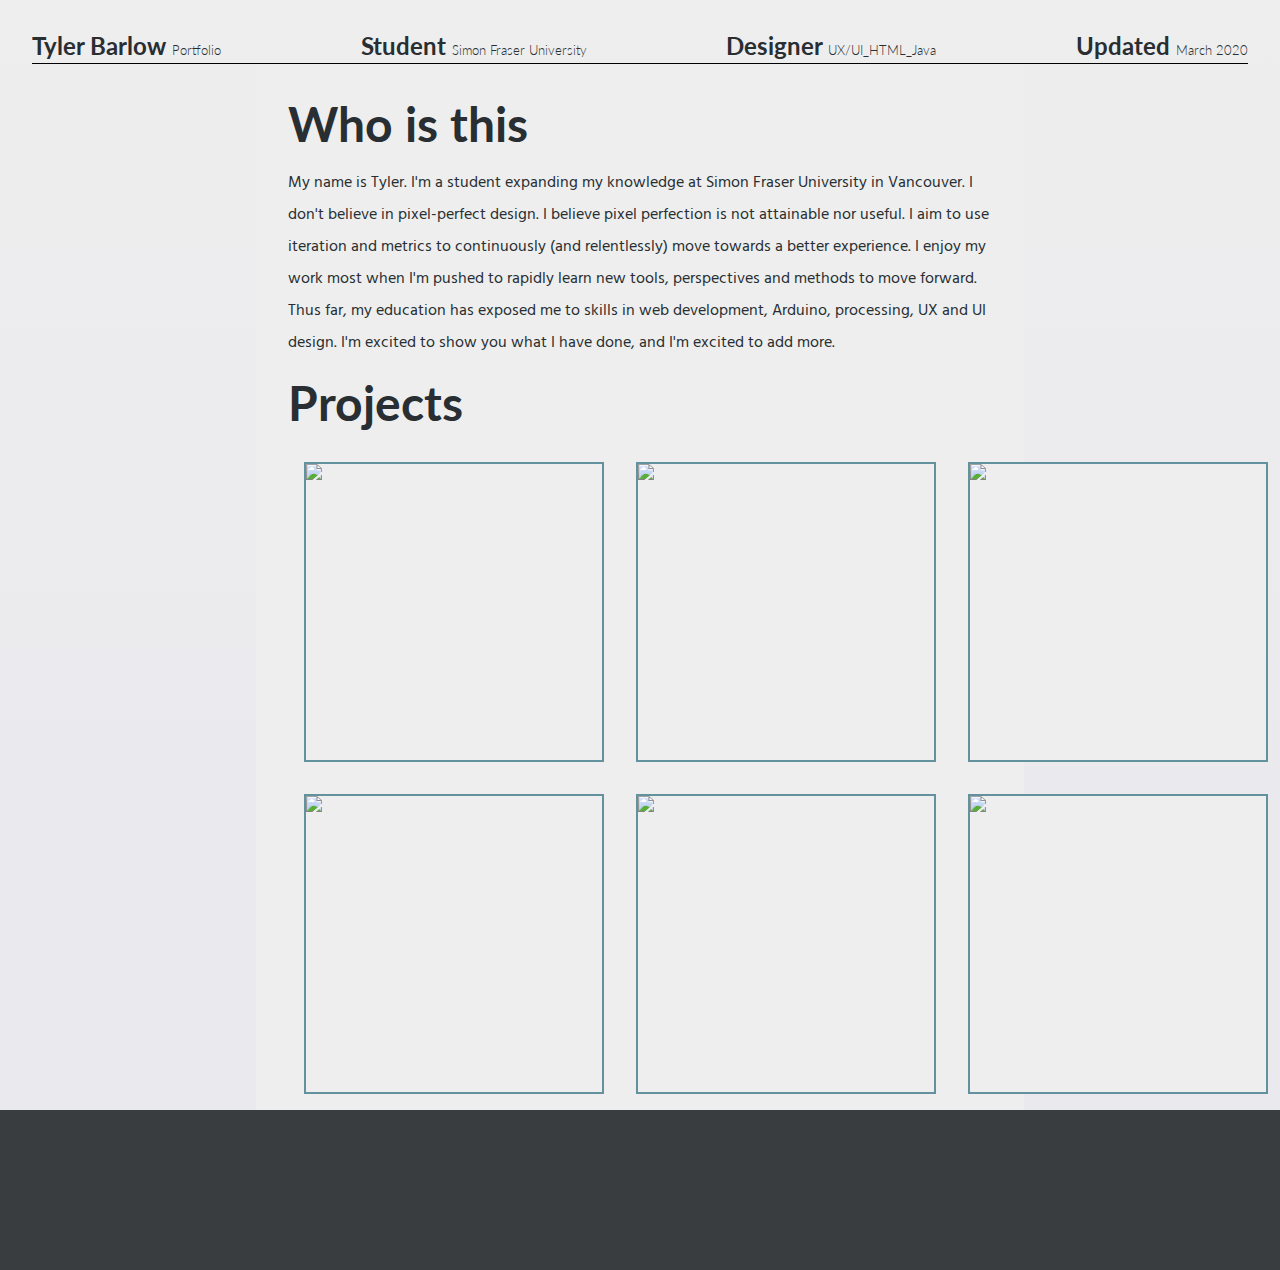
==== index.html @ 3ac958f1 "Initial trying a layout. Header info no nav." ====
<!doctype html>
<html lang="en">

<head>
    <title>Portfolio { Tyler Barlow }</title>

    <link href="https://fonts.googleapis.com/css?family=Hind|Lato:300,700&display=swap" rel="stylesheet">

    <link type=text/css href="css/normalizeV8.css" rel="stylesheet">
    <link href="css/main.css" rel="stylesheet">

    <script src="js/main.js"></script>

</head>

<body>
    <div class="header">
        <div class="top-item">
            <h4>Tyler Barlow <span>Portfolio</span></h4>
            <h4>Student <span>Simon Fraser University</span></h4>
            <h4>Designer <span>UX/UI_HTML_Java</span></h4>
            <h4>Updated <span>March 2020</span></h4>
        </div>
    </div>
    <div class="main-container">
        <div class="about">
            <h1>Who is this</h1>
            <p>My name is Tyler. I'm a student expanding my knowledge at Simon Fraser University in Vancouver. I don't believe in pixel-perfect design. I believe pixel perfection is not attainable nor useful. I aim to use iteration and metrics to continuously (and relentlessly) move towards a better experience. I enjoy my work most when I'm pushed to rapidly learn new tools, perspectives and methods to move forward. Thus far, my education has exposed me to skills in web development, Arduino, processing, UX and UI design. I'm excited to show you what I have done, and I'm excited to add more.</p>
        </div>

        <h1>Projects</h1>
        <div class="projects">
            <div>
                <div class="expandingFrame">
                    <div class="frame" onmouseover="expandFrame(0);" onmouseleave="contractFrame(0);">
                    </div>
                    <div class="frame" onmouseover="expandFrame(0);" onmouseleave="contractFrame(0);">
                    </div>
                    <div class="frame" onmouseover="expandFrame(0);" onmouseleave="contractFrame(0);">
                    </div>
                    <div class="frame" onmouseover="expandFrame(0);" onmouseleave="contractFrame(0);">
                        <img src="https://via.placeholder.com/296">
                    </div>
                </div>
            </div>

            <div>
                <div class="expandingFrame">
                    <div class="frame" onmouseover="expandFrame(1);" onmouseleave="contractFrame(1);">
                    </div>
                    <div class="frame" onmouseover="expandFrame(1);" onmouseleave="contractFrame(1);">
                    </div>
                    <div class="frame" onmouseover="expandFrame(1);" onmouseleave="contractFrame(1);">
                    </div>
                    <div class="frame" onmouseover="expandFrame(1);" onmouseleave="contractFrame(1);">
                        <img src="https://via.placeholder.com/296">
                    </div>
                </div>
            </div>
            
            <div>
                <div class="expandingFrame">
                    <div class="frame" onmouseover="expandFrame(2);" onmouseleave="contractFrame(2);">
                    </div>
                    <div class="frame" onmouseover="expandFrame(2);" onmouseleave="contractFrame(2);">
                    </div>
                    <div class="frame" onmouseover="expandFrame(2);" onmouseleave="contractFrame(2);">
                    </div>
                    <div class="frame" onmouseover="expandFrame(2);" onmouseleave="contractFrame(2);">
                        <img src="https://via.placeholder.com/296">
                    </div>
                </div>
            </div>
        </div>
        
        <div class="projects">
            <div>
                <div class="expandingFrame">
                    <div class="frame" onmouseover="expandFrame(3);" onmouseleave="contractFrame(3);">
                    </div>
                    <div class="frame" onmouseover="expandFrame(3);" onmouseleave="contractFrame(3);">
                    </div>
                    <div class="frame" onmouseover="expandFrame(3);" onmouseleave="contractFrame(3);">
                    </div>
                    <div class="frame" onmouseover="expandFrame(3);" onmouseleave="contractFrame(3);">
                        <img src="https://via.placeholder.com/296">
                    </div>
                </div>
            </div>

            <div>
                <div class="expandingFrame">
                    <div class="frame" onmouseover="expandFrame(4);" onmouseleave="contractFrame(4);">
                    </div>
                    <div class="frame" onmouseover="expandFrame(4);" onmouseleave="contractFrame(4);">
                    </div>
                    <div class="frame" onmouseover="expandFrame(4);" onmouseleave="contractFrame(4);">
                    </div>
                    <div class="frame" onmouseover="expandFrame(4);" onmouseleave="contractFrame(4);">
                        <img src="https://via.placeholder.com/296">
                    </div>
                </div>
            </div>
            
            <div>
                <div class="expandingFrame">
                    <div class="frame" onmouseover="expandFrame(5);" onmouseleave="contractFrame(5);">
                    </div>
                    <div class="frame" onmouseover="expandFrame(5);" onmouseleave="contractFrame(5);">
                    </div>
                    <div class="frame" onmouseover="expandFrame(5);" onmouseleave="contractFrame(5);">
                    </div>
                    <div class="frame" onmouseover="expandFrame(5);" onmouseleave="contractFrame(5);">
                        <img src="https://via.placeholder.com/296">
                    </div>
                </div>
            </div>
        </div>
    </div>

    <div class="footer">
        <h3></h3>
    </div>
</body>
---- css/normalizeV8.css ----
/*! normalize.css v8.0.1 | MIT License | github.com/necolas/normalize.css */

/* Document
   ========================================================================== */

/**
 * 1. Correct the line height in all browsers.
 * 2. Prevent adjustments of font size after orientation changes in iOS.
 */

html {
  line-height: 1.15; /* 1 */
  -webkit-text-size-adjust: 100%; /* 2 */
}

/* Sections
   ========================================================================== */

/**
 * Remove the margin in all browsers.
 */

body {
  margin: 0;
}

/**
 * Render the `main` element consistently in IE.
 */

main {
  display: block;
}

/**
 * Correct the font size and margin on `h1` elements within `section` and
 * `article` contexts in Chrome, Firefox, and Safari.
 */

h1 {
  font-size: 2em;
  margin: 0.67em 0;
}

/* Grouping content
   ========================================================================== */

/**
 * 1. Add the correct box sizing in Firefox.
 * 2. Show the overflow in Edge and IE.
 */

hr {
  box-sizing: content-box; /* 1 */
  height: 0; /* 1 */
  overflow: visible; /* 2 */
}

/**
 * 1. Correct the inheritance and scaling of font size in all browsers.
 * 2. Correct the odd `em` font sizing in all browsers.
 */

pre {
  font-family: monospace, monospace; /* 1 */
  font-size: 1em; /* 2 */
}

/* Text-level semantics
   ========================================================================== */

/**
 * Remove the gray background on active links in IE 10.
 */

a {
  background-color: transparent;
}

/**
 * 1. Remove the bottom border in Chrome 57-
 * 2. Add the correct text decoration in Chrome, Edge, IE, Opera, and Safari.
 */

abbr[title] {
  border-bottom: none; /* 1 */
  text-decoration: underline; /* 2 */
  text-decoration: underline dotted; /* 2 */
}

/**
 * Add the correct font weight in Chrome, Edge, and Safari.
 */

b,
strong {
  font-weight: bolder;
}

/**
 * 1. Correct the inheritance and scaling of font size in all browsers.
 * 2. Correct the odd `em` font sizing in all browsers.
 */

code,
kbd,
samp {
  font-family: monospace, monospace; /* 1 */
  font-size: 1em; /* 2 */
}

/**
 * Add the correct font size in all browsers.
 */

small {
  font-size: 80%;
}

/**
 * Prevent `sub` and `sup` elements from affecting the line height in
 * all browsers.
 */

sub,
sup {
  font-size: 75%;
  line-height: 0;
  position: relative;
  vertical-align: baseline;
}

sub {
  bottom: -0.25em;
}

sup {
  top: -0.5em;
}

/* Embedded content
   ========================================================================== */

/**
 * Remove the border on images inside links in IE 10.
 */

img {
  border-style: none;
}

/* Forms
   ========================================================================== */

/**
 * 1. Change the font styles in all browsers.
 * 2. Remove the margin in Firefox and Safari.
 */

button,
input,
optgroup,
select,
textarea {
  font-family: inherit; /* 1 */
  font-size: 100%; /* 1 */
  line-height: 1.15; /* 1 */
  margin: 0; /* 2 */
}

/**
 * Show the overflow in IE.
 * 1. Show the overflow in Edge.
 */

button,
input { /* 1 */
  overflow: visible;
}

/**
 * Remove the inheritance of text transform in Edge, Firefox, and IE.
 * 1. Remove the inheritance of text transform in Firefox.
 */

button,
select { /* 1 */
  text-transform: none;
}

/**
 * Correct the inability to style clickable types in iOS and Safari.
 */

button,
[type="button"],
[type="reset"],
[type="submit"] {
  -webkit-appearance: button;
}

/**
 * Remove the inner border and padding in Firefox.
 */

button::-moz-focus-inner,
[type="button"]::-moz-focus-inner,
[type="reset"]::-moz-focus-inner,
[type="submit"]::-moz-focus-inner {
  border-style: none;
  padding: 0;
}

/**
 * Restore the focus styles unset by the previous rule.
 */

button:-moz-focusring,
[type="button"]:-moz-focusring,
[type="reset"]:-moz-focusring,
[type="submit"]:-moz-focusring {
  outline: 1px dotted ButtonText;
}

/**
 * Correct the padding in Firefox.
 */

fieldset {
  padding: 0.35em 0.75em 0.625em;
}

/**
 * 1. Correct the text wrapping in Edge and IE.
 * 2. Correct the color inheritance from `fieldset` elements in IE.
 * 3. Remove the padding so developers are not caught out when they zero out
 *    `fieldset` elements in all browsers.
 */

legend {
  box-sizing: border-box; /* 1 */
  color: inherit; /* 2 */
  display: table; /* 1 */
  max-width: 100%; /* 1 */
  padding: 0; /* 3 */
  white-space: normal; /* 1 */
}

/**
 * Add the correct vertical alignment in Chrome, Firefox, and Opera.
 */

progress {
  vertical-align: baseline;
}

/**
 * Remove the default vertical scrollbar in IE 10+.
 */

textarea {
  overflow: auto;
}

/**
 * 1. Add the correct box sizing in IE 10.
 * 2. Remove the padding in IE 10.
 */

[type="checkbox"],
[type="radio"] {
  box-sizing: border-box; /* 1 */
  padding: 0; /* 2 */
}

/**
 * Correct the cursor style of increment and decrement buttons in Chrome.
 */

[type="number"]::-webkit-inner-spin-button,
[type="number"]::-webkit-outer-spin-button {
  height: auto;
}

/**
 * 1. Correct the odd appearance in Chrome and Safari.
 * 2. Correct the outline style in Safari.
 */

[type="search"] {
  -webkit-appearance: textfield; /* 1 */
  outline-offset: -2px; /* 2 */
}

/**
 * Remove the inner padding in Chrome and Safari on macOS.
 */

[type="search"]::-webkit-search-decoration {
  -webkit-appearance: none;
}

/**
 * 1. Correct the inability to style clickable types in iOS and Safari.
 * 2. Change font properties to `inherit` in Safari.
 */

::-webkit-file-upload-button {
  -webkit-appearance: button; /* 1 */
  font: inherit; /* 2 */
}

/* Interactive
   ========================================================================== */

/*
 * Add the correct display in Edge, IE 10+, and Firefox.
 */

details {
  display: block;
}

/*
 * Add the correct display in all browsers.
 */

summary {
  display: list-item;
}

/* Misc
   ========================================================================== */

/**
 * Add the correct display in IE 10+.
 */

template {
  display: none;
}

/**
 * Add the correct display in IE 10.
 */

[hidden] {
  display: none;
}
---- css/main.css ----
*,
*::after,
*::before {
    -webkit-box-sizing: border-box;
    -moz-box-sizing: border-box;
    box-sizing: border-box;

    margin-bottom: 0;
}

/*Not used yet*/
.clearfix::after {
    content: "";
    clear: both;
    display: table;
}

body {
/*    background-color: #EEEEEE;*/
/*    background: linear-gradient(180deg, rgba(255,255,255,1) 0%, rgba(237,239,245,1) 100%);*/
    background: linear-gradient(180deg, #EEEEEE 0%, #e8e8ee 100%);
    font-family: 'Lato', Helvetica, sans-serif;
}

h1,
h2,
h3,
h4,
p {
    margin: 1rem 1rem 0 1rem;
    padding: 0;
    color: #282e32;
}

h1,
h2,
h3,
h4 {}

p {
    font-family: 'Hind', Helvetica, sans-serif;
    font-weight: 400;
    line-height: 2;
}

h1 {
    font-size: 3rem;
    font-weight: 700;
}

h2 {
    font-size: 2rem;
    font-weight: 300;
}

h3 {
    font-size: 1.5rem;
    font-weight: 700;
}

/*------Top labels------*/
h4 {
    font-weight: 700;
    font-size: 1.5rem;
    margin: 0;
}

.top-item span {
    font-weight: 300;
    font-size: 0.8rem;
}

.main-container {
    background-color: #eee;
    width: 60%;
    margin: 0 auto;
    padding: 1rem;

    display: flex;
    flex-direction: column;
    justify-content: space-around;

}

/*------Start Header------*/
.header {
    width: 95%;
    margin: 0 auto;
    padding: 0;
    padding-top: 2rem;
    padding-bottom: 0.2rem;
    text-align: center;
    border-bottom: 1px solid 
}

.top-item {
    display: flex;
    justify-content: space-between;
}

/*------End Header------*/


/*------Start About------*/
.about {}

.about p {

}

/*------End About------*/


/*------Start Projects-------*/
.projects {
    display: flex;
    justify-content: space-between;
}

/*------End Projects-------*/


/*------Start Elements-------*/

.primary-btn,
.secondary-btn,
.tertiary-btn {
    display: inline-block;

    font-size: 1.5rem;
    font-weight: 700;

    background-color: #62929E;
    border: 2px solid #62929E;

    margin-top: 1rem;
    margin-left: 1rem;
    padding: 0.5rem 1rem;

    text-decoration: none;
    color: white;

    transition: color ease-in 0.4s;
    transition: background-color linear 0.2s;
}

.primary-btn:hover {
    color: #62929E;
    background-color: transparent;
}

.secondary-btn {
    background-color: #546A7B;
    border: 2px solid #546A7B;
}

.secondary-btn:hover {
    color: #546A7B;
    background-color: transparent;
}

.tertiary-btn {
    background-color: #C6C5B9;
    border: 2px solid #C6C5B9;
}

.tertiary-btn:hover {
    color: #393D3F;
    background-color: transparent;
}

/*------Expanding Frame------*/
.expandingFrame {
    position: relative;
    height: 300px;
    width: 300px;
    margin-top: 2rem;
    margin-left: 2rem;
}

.frame {
    position: absolute;

    background-color: #EEEEEE;
    width: 300px;
    height: 300px;

    transition: left linear 0.2s, top linear 0.2s;
    /*Multiple transtions https://css-tricks.com/almanac/properties/t/transition/*/
}

.expandingFrame div:nth-child(4n) {
    border: 2px solid #62929E;
    top: 0px;
    left: 0px;
}

.expandingFrame div:nth-child(4n+1) {
    border: 2px solid #546A7B;
    top: 0px;
    left: 0px;
}

.expandingFrame div:nth-child(4n+2) {
    border: 2px solid #C6C5B9;
    left: 0px;
    top: 0px;
}

.expandingFrame div:nth-child(4n+3) {
    border: 2px solid #393D3F;
    left: 0px;
    top: 0px;
}


/*------End Elements-------*/

/*------Start Footer------*/
.footer {
    display: flex;
    align-items: center;
    
    padding-left: 20%;
    
    width:100%;
    height:10rem;
    
    background-color: #393D3F;
}

.footer h3 {
    color:white;
}
/*------End Footer------*/
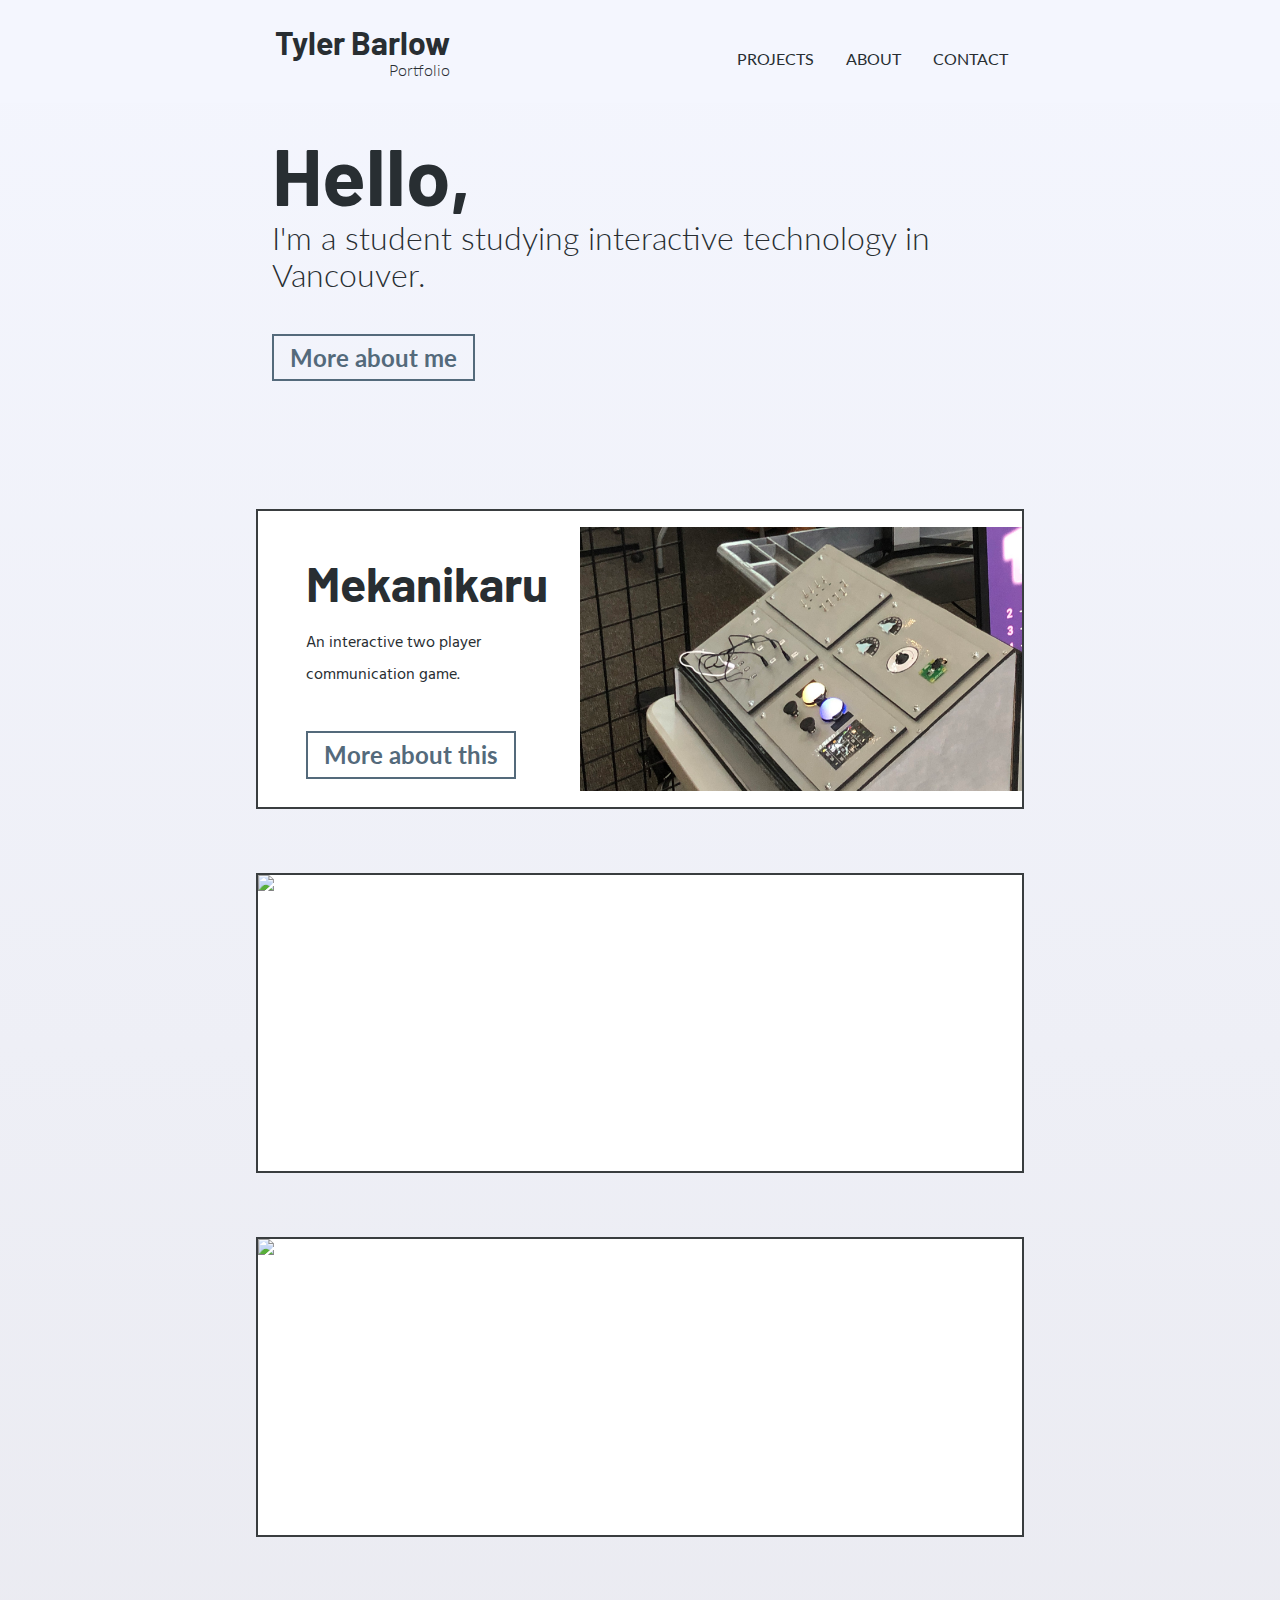
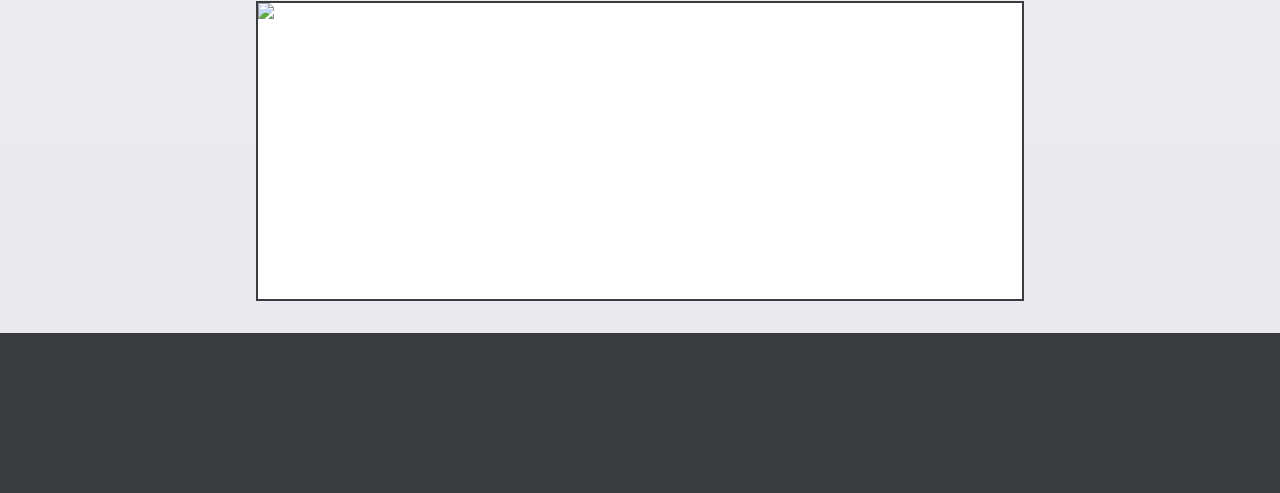
==== commit c5c91240: "Projects in frames. About is not" ====
--- a/index.html
+++ b/index.html
@@ -4,7 +4,7 @@
 <head>
     <title>Portfolio { Tyler Barlow }</title>
 
-    <link href="https://fonts.googleapis.com/css?family=Hind|Lato:300,700&display=swap" rel="stylesheet">
+    <link href="https://fonts.googleapis.com/css2?family=Barlow:wght@700&family=Hind&family=Lato:wght@300&display=swap" rel="stylesheet">
 
     <link type=text/css href="css/normalizeV8.css" rel="stylesheet">
     <link href="css/main.css" rel="stylesheet">
@@ -15,21 +15,28 @@
 
 <body>
     <div class="header">
-        <div class="top-item">
-            <h4>Tyler Barlow <span>Portfolio</span></h4>
-            <h4>Student <span>Simon Fraser University</span></h4>
-            <h4>Designer <span>UX/UI_HTML_Java</span></h4>
-            <h4>Updated <span>March 2020</span></h4>
-        </div>
+        <nav>
+            <a href="#" class="nav-left">
+                <h1 class="name-text">Tyler Barlow</h1>
+                <h2 href="#" class="portfolio-text">Portfolio</h2>
+            </a>
+            <div class="nav-right">
+                <a href="project.html">PROJECTS</a>
+                <a href="about.html">ABOUT</a>
+                <a href="contact.html">CONTACT</a>
+            </div>
+        </nav>
     </div>
     <div class="main-container">
-        <div class="about">
-            <h1>Who is this</h1>
-            <p>My name is Tyler. I'm a student expanding my knowledge at Simon Fraser University in Vancouver. I don't believe in pixel-perfect design. I believe pixel perfection is not attainable nor useful. I aim to use iteration and metrics to continuously (and relentlessly) move towards a better experience. I enjoy my work most when I'm pushed to rapidly learn new tools, perspectives and methods to move forward. Thus far, my education has exposed me to skills in web development, Arduino, processing, UX and UI design. I'm excited to show you what I have done, and I'm excited to add more.</p>
-        </div>
+        <section class="about">
+            <div>
+                <h1>Hello,</h1>
+                <h2>I'm a student studying interactive technology in Vancouver.</h2>
+            </div>
+            <a href="about.html" class="secondary-btn">More about me </a>
+        </section>
 
-        <h1>Projects</h1>
-        <div class="projects">
+        <section class="projects">
             <div>
                 <div class="expandingFrame">
                     <div class="frame" onmouseover="expandFrame(0);" onmouseleave="contractFrame(0);">
@@ -38,8 +45,15 @@
                     </div>
                     <div class="frame" onmouseover="expandFrame(0);" onmouseleave="contractFrame(0);">
                     </div>
-                    <div class="frame" onmouseover="expandFrame(0);" onmouseleave="contractFrame(0);">
-                        <img src="https://via.placeholder.com/296">
+                    <div class="frame top-frame" onmouseover="expandFrame(0);" onmouseleave="contractFrame(0);">
+                        <div class="project-card-left">
+                            <h1>Mekanikaru</h1>
+                            <p>An interactive two player communication game.</p>
+                            <a href="mek.html" class="secondary-btn">More about this</a>
+                        </div>
+                        <div class="project-card-right">
+                            <img src="images/mekTestImg.jpg">
+                        </div>
                     </div>
                 </div>
             </div>
@@ -52,12 +66,12 @@
                     </div>
                     <div class="frame" onmouseover="expandFrame(1);" onmouseleave="contractFrame(1);">
                     </div>
-                    <div class="frame" onmouseover="expandFrame(1);" onmouseleave="contractFrame(1);">
-                        <img src="https://via.placeholder.com/296">
+                    <div class="frame top-frame" onmouseover="expandFrame(1);" onmouseleave="contractFrame(1);">
+                        <img src="https://via.placeholder.com/859x296">
                     </div>
                 </div>
             </div>
-            
+
             <div>
                 <div class="expandingFrame">
                     <div class="frame" onmouseover="expandFrame(2);" onmouseleave="contractFrame(2);">
@@ -67,13 +81,11 @@
                     <div class="frame" onmouseover="expandFrame(2);" onmouseleave="contractFrame(2);">
                     </div>
                     <div class="frame" onmouseover="expandFrame(2);" onmouseleave="contractFrame(2);">
-                        <img src="https://via.placeholder.com/296">
+                        <img src="https://via.placeholder.com/859x296">
                     </div>
                 </div>
             </div>
-        </div>
-        
-        <div class="projects">
+
             <div>
                 <div class="expandingFrame">
                     <div class="frame" onmouseover="expandFrame(3);" onmouseleave="contractFrame(3);">
@@ -83,39 +95,11 @@
                     <div class="frame" onmouseover="expandFrame(3);" onmouseleave="contractFrame(3);">
                     </div>
                     <div class="frame" onmouseover="expandFrame(3);" onmouseleave="contractFrame(3);">
-                        <img src="https://via.placeholder.com/296">
+                        <img src="https://via.placeholder.com/859x296">
                     </div>
                 </div>
             </div>
-
-            <div>
-                <div class="expandingFrame">
-                    <div class="frame" onmouseover="expandFrame(4);" onmouseleave="contractFrame(4);">
-                    </div>
-                    <div class="frame" onmouseover="expandFrame(4);" onmouseleave="contractFrame(4);">
-                    </div>
-                    <div class="frame" onmouseover="expandFrame(4);" onmouseleave="contractFrame(4);">
-                    </div>
-                    <div class="frame" onmouseover="expandFrame(4);" onmouseleave="contractFrame(4);">
-                        <img src="https://via.placeholder.com/296">
-                    </div>
-                </div>
-            </div>
-            
-            <div>
-                <div class="expandingFrame">
-                    <div class="frame" onmouseover="expandFrame(5);" onmouseleave="contractFrame(5);">
-                    </div>
-                    <div class="frame" onmouseover="expandFrame(5);" onmouseleave="contractFrame(5);">
-                    </div>
-                    <div class="frame" onmouseover="expandFrame(5);" onmouseleave="contractFrame(5);">
-                    </div>
-                    <div class="frame" onmouseover="expandFrame(5);" onmouseleave="contractFrame(5);">
-                        <img src="https://via.placeholder.com/296">
-                    </div>
-                </div>
-            </div>
-        </div>
+        </section>
     </div>
 
     <div class="footer">
--- a/css/main.css
+++ b/css/main.css
@@ -18,8 +18,10 @@
 body {
 /*    background-color: #EEEEEE;*/
 /*    background: linear-gradient(180deg, rgba(255,255,255,1) 0%, rgba(237,239,245,1) 100%);*/
-    background: linear-gradient(180deg, #EEEEEE 0%, #e8e8ee 100%);
+    background: linear-gradient(180deg, #f4f6fe 0%, #e8e8ee 100%);
     font-family: 'Lato', Helvetica, sans-serif;
+    
+    -webkit-font-smoothing: antialiased;
 }
 
 h1,
@@ -44,6 +46,7 @@
 }
 
 h1 {
+    font-family: 'Barlow', Helvetica, sans-serif;
     font-size: 3rem;
     font-weight: 700;
 }
@@ -65,16 +68,11 @@
     margin: 0;
 }
 
-.top-item span {
-    font-weight: 300;
-    font-size: 0.8rem;
-}
-
 .main-container {
-    background-color: #eee;
     width: 60%;
     margin: 0 auto;
-    padding: 1rem;
+    padding: 0;
+    padding-top: 5rem;
 
     display: flex;
     flex-direction: column;
@@ -84,28 +82,125 @@
 
 /*------Start Header------*/
 .header {
-    width: 95%;
+    position:fixed;
+    background-color: #f4f6fe;
+    z-index: 999;
+    
+    width:100%;
+    margin: 0;
+    padding: 0;
+    padding-top: 1rem;
+    
+/*    border-bottom: 1px solid;*/
+}
+
+nav {
+    width: 60%;
     margin: 0 auto;
-    padding: 0;
-    padding-top: 2rem;
-    padding-bottom: 0.2rem;
-    text-align: center;
-    border-bottom: 1px solid 
-}
-
-.top-item {
+    
     display: flex;
     justify-content: space-between;
 }
 
+.nav-left {
+/*    border: 2px solid #3F8B9E;*/
+    padding: 0.5rem 0.2rem;
+    margin-bottom: 1rem;
+    display: flex;
+    flex-direction: column;
+    align-items: flex-end;
+    
+    transition: background-color 0.1s ease-in;
+}
+
+.nav-left .name-text {
+    font-family: 'Barlow', Helvetica, sans-serif;
+    font-weight: 700;
+    font-size: 2rem;
+    
+    margin-bottom: 0;
+    margin-top: 0;
+    
+    transition: color 0.1s ease-in;
+}
+
+.nav-left .portfolio-text {
+    font-family: 'Lato', Helvetica, sans-serif;
+    font-weight: 300;
+    font-size: 1rem;
+    
+    margin-top: 0;
+    margin-bottom: 0;
+    
+    transition: color 0.1s ease-in;
+}
+
+.nav-left:hover {
+    background-color: #3F8B9E;
+}
+
+.nav-left:hover h1 {
+    color:white;
+}
+
+.nav-left:hover h2 {
+    color:white;
+}
+
+.nav-right {
+    display: flex;
+    align-items: center;
+}
+
+.nav-right a {
+    margin:1rem;
+}
+
+
+nav a {   
+    text-decoration: none;
+    color: #282e32;
+}
+
+nav a:hover {
+    color:#3F8B9E;
+}
+
+
+
 /*------End Header------*/
 
 
 /*------Start About------*/
-.about {}
+.about {
+    display: flex;
+    flex-direction: column;
+    align-items: flex-start;
+    
+    margin-top: 2rem;
+}
+
+.about h1 {
+    font-size: 5rem;
+}
+
+.about h2 {
+    margin-top: 0;
+}
 
 .about p {
 
+}
+
+.about-text {
+    display: flex;
+    align-items: center;
+}
+
+.about-button {
+    width: 100%;
+    display: flex;
+    justify-content: flex-end;
 }
 
 /*------End About------*/
@@ -114,14 +209,52 @@
 /*------Start Projects-------*/
 .projects {
     display: flex;
+    flex-direction: column;
     justify-content: space-between;
-}
+    
+    margin-top: 6rem;
+}
+
+/*
+.projects a {
+    width: 100%;
+}
+*/
 
 /*------End Projects-------*/
 
 
 /*------Start Elements-------*/
 
+/*----Project Card----*/
+.top-frame {
+    display: flex;
+}
+
+.project-card-left {
+    width: 50%;
+    
+    padding-left: 2rem;
+    
+    display: flex;
+    flex-direction: column;
+    align-items: flex-start;
+    justify-content: center;
+    
+    border: none;
+}
+
+
+.project-card-right img {
+    height: 100%;
+    object-fit: cover; /*https://stackoverflow.com/questions/12991351/css-force-image-resize-and-keep-aspect-ratio*/
+    
+    padding: 1rem;
+    
+    border: none;
+}
+
+/*From styleGuide*/
 .primary-btn,
 .secondary-btn,
 .tertiary-btn {
@@ -130,10 +263,7 @@
     font-size: 1.5rem;
     font-weight: 700;
 
-    background-color: #62929E;
-    border: 2px solid #62929E;
-
-    margin-top: 1rem;
+    margin-top: 2.5rem;
     margin-left: 1rem;
     padding: 0.5rem 1rem;
 
@@ -144,19 +274,26 @@
     transition: background-color linear 0.2s;
 }
 
-.primary-btn:hover {
+.primary-btn {
+    border: 2px solid #546A7B;
     color: #62929E;
     background-color: transparent;
 }
 
+.primary-btn:hover {
+    color: #FFFFFF;
+    background-color: transparent;
+}
+
 .secondary-btn {
+    border: 2px solid #546A7B;
+    background-color: transparent;
+    color: #546A7B;
+}
+
+.secondary-btn:hover {
+    color: #FFFFFF;
     background-color: #546A7B;
-    border: 2px solid #546A7B;
-}
-
-.secondary-btn:hover {
-    color: #546A7B;
-    background-color: transparent;
 }
 
 .tertiary-btn {
@@ -172,47 +309,63 @@
 /*------Expanding Frame------*/
 .expandingFrame {
     position: relative;
+    width: 100%;
     height: 300px;
-    width: 300px;
-    margin-top: 2rem;
-    margin-left: 2rem;
+    margin: 2rem 0;
+    padding: 0;
 }
 
 .frame {
     position: absolute;
 
-    background-color: #EEEEEE;
-    width: 300px;
+    background-color: #FFFFFF;
+    width: 100%;
     height: 300px;
 
     transition: left linear 0.2s, top linear 0.2s;
     /*Multiple transtions https://css-tricks.com/almanac/properties/t/transition/*/
 }
 
-.expandingFrame div:nth-child(4n) {
-    border: 2px solid #62929E;
+.top-frame {
+    overflow: hidden;
+}
+
+.expandingFrame > div:nth-child(4n) {
+    border: 2px solid #393D3F;
     top: 0px;
     left: 0px;
 }
 
-.expandingFrame div:nth-child(4n+1) {
+.expandingFrame > div:nth-child(4n+1) {
     border: 2px solid #546A7B;
     top: 0px;
     left: 0px;
 }
 
-.expandingFrame div:nth-child(4n+2) {
+.expandingFrame > div:nth-child(4n+2) {
     border: 2px solid #C6C5B9;
     left: 0px;
     top: 0px;
 }
 
-.expandingFrame div:nth-child(4n+3) {
-    border: 2px solid #393D3F;
+.expandingFrame > div:nth-child(4n+3) {
+    border: 2px solid #62929E;
     left: 0px;
     top: 0px;
 }
 
+/*More expanding frame for about*/
+/*
+about-expandingFrame {
+    margin-top: 10rem;
+    position: relative;
+    width: 100%;
+    height: 300px;
+    margin: 2rem 0;
+    padding: 0;
+}
+*/
+
 
 /*------End Elements-------*/
 
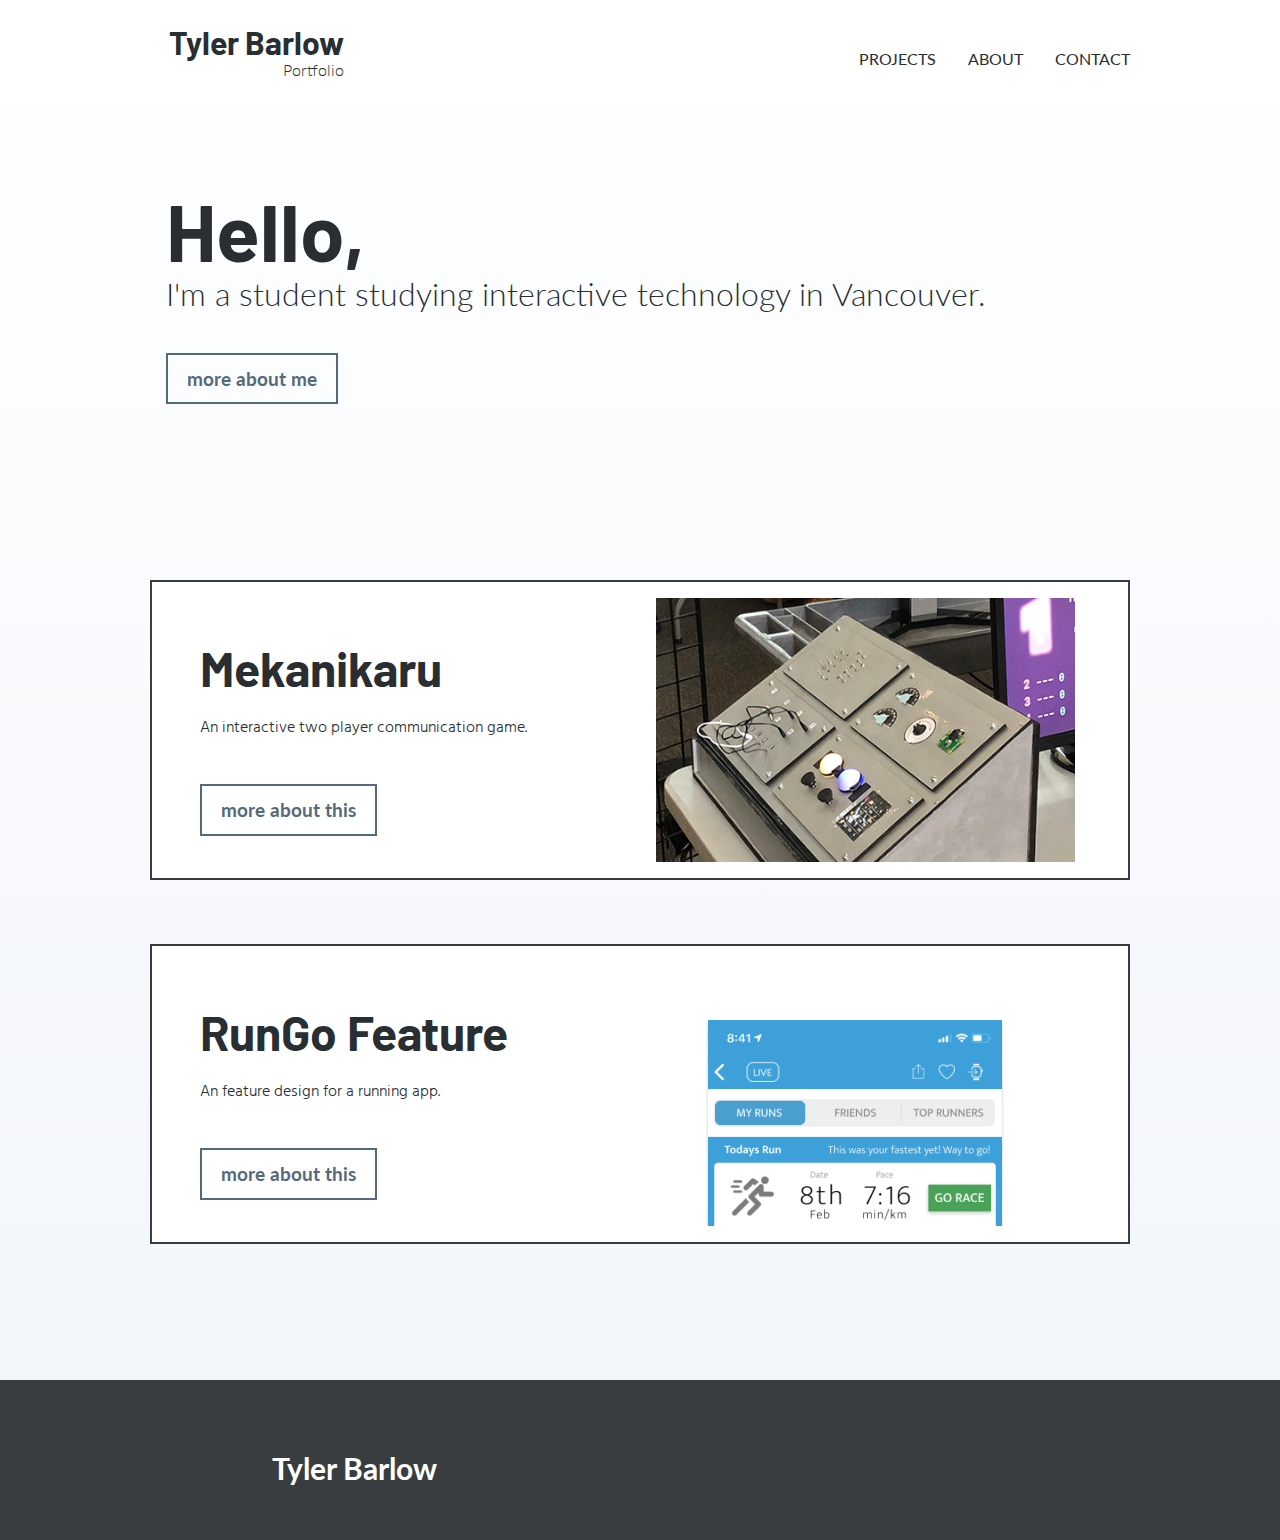
==== commit c848bfa7: "First full content set." ====
--- a/index.html
+++ b/index.html
@@ -4,7 +4,7 @@
 <head>
     <title>Portfolio { Tyler Barlow }</title>
 
-    <link href="https://fonts.googleapis.com/css2?family=Barlow:wght@700&family=Hind&family=Lato:wght@300&display=swap" rel="stylesheet">
+    <link href="https://fonts.googleapis.com/css2?family=Barlow:wght@700&family=Hind:wght@300&family=Lato:ital,wght@0,300;0,700;1,400&display=swap" rel="stylesheet">
 
     <link type=text/css href="css/normalizeV8.css" rel="stylesheet">
     <link href="css/main.css" rel="stylesheet">
@@ -21,7 +21,7 @@
                 <h2 href="#" class="portfolio-text">Portfolio</h2>
             </a>
             <div class="nav-right">
-                <a href="project.html">PROJECTS</a>
+                <a href="#projectID">PROJECTS</a>
                 <a href="about.html">ABOUT</a>
                 <a href="contact.html">CONTACT</a>
             </div>
@@ -31,12 +31,12 @@
         <section class="about">
             <div>
                 <h1>Hello,</h1>
-                <h2>I'm a student studying interactive technology in Vancouver.</h2>
+                <h5>I'm a student studying interactive technology in Vancouver.</h5>
             </div>
-            <a href="about.html" class="secondary-btn">More about me </a>
+            <a href="about.html" class="secondary-btn">more about me</a>
         </section>
 
-        <section class="projects">
+        <section class="projects" id="projectsID">
             <div>
                 <div class="expandingFrame">
                     <div class="frame" onmouseover="expandFrame(0);" onmouseleave="contractFrame(0);">
@@ -47,12 +47,12 @@
                     </div>
                     <div class="frame top-frame" onmouseover="expandFrame(0);" onmouseleave="contractFrame(0);">
                         <div class="project-card-left">
-                            <h1>Mekanikaru</h1>
+                            <h2>Mekanikaru</h2>
                             <p>An interactive two player communication game.</p>
-                            <a href="mek.html" class="secondary-btn">More about this</a>
+                            <a href="mekanikaru.html" class="secondary-btn">more about this</a>
                         </div>
                         <div class="project-card-right">
-                            <img src="images/mekTestImg.jpg">
+                            <img src="images/MekHome.jpg">
                         </div>
                     </div>
                 </div>
@@ -67,35 +67,14 @@
                     <div class="frame" onmouseover="expandFrame(1);" onmouseleave="contractFrame(1);">
                     </div>
                     <div class="frame top-frame" onmouseover="expandFrame(1);" onmouseleave="contractFrame(1);">
-                        <img src="https://via.placeholder.com/859x296">
-                    </div>
-                </div>
-            </div>
-
-            <div>
-                <div class="expandingFrame">
-                    <div class="frame" onmouseover="expandFrame(2);" onmouseleave="contractFrame(2);">
-                    </div>
-                    <div class="frame" onmouseover="expandFrame(2);" onmouseleave="contractFrame(2);">
-                    </div>
-                    <div class="frame" onmouseover="expandFrame(2);" onmouseleave="contractFrame(2);">
-                    </div>
-                    <div class="frame" onmouseover="expandFrame(2);" onmouseleave="contractFrame(2);">
-                        <img src="https://via.placeholder.com/859x296">
-                    </div>
-                </div>
-            </div>
-
-            <div>
-                <div class="expandingFrame">
-                    <div class="frame" onmouseover="expandFrame(3);" onmouseleave="contractFrame(3);">
-                    </div>
-                    <div class="frame" onmouseover="expandFrame(3);" onmouseleave="contractFrame(3);">
-                    </div>
-                    <div class="frame" onmouseover="expandFrame(3);" onmouseleave="contractFrame(3);">
-                    </div>
-                    <div class="frame" onmouseover="expandFrame(3);" onmouseleave="contractFrame(3);">
-                        <img src="https://via.placeholder.com/859x296">
+                        <div class="project-card-left">
+                            <h2>RunGo Feature</h2>
+                            <p>An feature design for a running app.</p>
+                            <a href="runGo.html" class="secondary-btn">more about this</a>
+                        </div>
+                        <div class="project-card-right">
+                            <img src="images/RunGoHome.png">
+                        </div>
                     </div>
                 </div>
             </div>
@@ -103,6 +82,6 @@
     </div>
 
     <div class="footer">
-        <h3></h3>
+        <h3>Tyler Barlow</h3>
     </div>
 </body>
--- a/css/main.css
+++ b/css/main.css
@@ -18,7 +18,8 @@
 body {
 /*    background-color: #EEEEEE;*/
 /*    background: linear-gradient(180deg, rgba(255,255,255,1) 0%, rgba(237,239,245,1) 100%);*/
-    background: linear-gradient(180deg, #f4f6fe 0%, #e8e8ee 100%);
+    background: linear-gradient(180deg, #fff 0%, #f0f4fa 100%);
+    background-repeat: no-repeat;
     font-family: 'Lato', Helvetica, sans-serif;
     
     -webkit-font-smoothing: antialiased;
@@ -28,203 +29,63 @@
 h2,
 h3,
 h4,
+h5,
 p {
     margin: 1rem 1rem 0 1rem;
     padding: 0;
     color: #282e32;
 }
 
-h1,
-h2,
-h3,
-h4 {}
-
 p {
     font-family: 'Hind', Helvetica, sans-serif;
-    font-weight: 400;
+    font-weight: 300;
     line-height: 2;
+    font-size: 1rem; /*16px*/
 }
 
 h1 {
     font-family: 'Barlow', Helvetica, sans-serif;
-    font-size: 3rem;
+    font-size: 5rem; /*80px*/
     font-weight: 700;
 }
 
 h2 {
-    font-size: 2rem;
+    font-family: 'Barlow', Helvetica, sans-serif;
+    font-size: 3rem; /*48px*/
+    font-weight: 700;
+}
+
+h3 {
+    font-family: 'Lato', Helvetica, sans-serif;
+    font-size: 1.875rem; /*30px*/
+    font-weight: 700;
+}
+
+h4 {
+    font-family: 'Lato', Helvetica, sans-serif;
+    font-weight: 700;
+    font-size: 1.25rem; /*20px*/
+    margin: 0;
+}
+
+h5 {
+    font-family: 'Lato', Helvetica, sans-serif;
     font-weight: 300;
-}
-
-h3 {
-    font-size: 1.5rem;
-    font-weight: 700;
-}
-
-/*------Top labels------*/
-h4 {
-    font-weight: 700;
-    font-size: 1.5rem;
-    margin: 0;
-}
-
+    font-size: 1.25rem; /*20px*/
+}
+
+/*------Start Elements-------*/
 .main-container {
-    width: 60%;
+    width: 980px;
     margin: 0 auto;
     padding: 0;
-    padding-top: 5rem;
+    padding-top: 3rem;
 
     display: flex;
     flex-direction: column;
     justify-content: space-around;
 
 }
-
-/*------Start Header------*/
-.header {
-    position:fixed;
-    background-color: #f4f6fe;
-    z-index: 999;
-    
-    width:100%;
-    margin: 0;
-    padding: 0;
-    padding-top: 1rem;
-    
-/*    border-bottom: 1px solid;*/
-}
-
-nav {
-    width: 60%;
-    margin: 0 auto;
-    
-    display: flex;
-    justify-content: space-between;
-}
-
-.nav-left {
-/*    border: 2px solid #3F8B9E;*/
-    padding: 0.5rem 0.2rem;
-    margin-bottom: 1rem;
-    display: flex;
-    flex-direction: column;
-    align-items: flex-end;
-    
-    transition: background-color 0.1s ease-in;
-}
-
-.nav-left .name-text {
-    font-family: 'Barlow', Helvetica, sans-serif;
-    font-weight: 700;
-    font-size: 2rem;
-    
-    margin-bottom: 0;
-    margin-top: 0;
-    
-    transition: color 0.1s ease-in;
-}
-
-.nav-left .portfolio-text {
-    font-family: 'Lato', Helvetica, sans-serif;
-    font-weight: 300;
-    font-size: 1rem;
-    
-    margin-top: 0;
-    margin-bottom: 0;
-    
-    transition: color 0.1s ease-in;
-}
-
-.nav-left:hover {
-    background-color: #3F8B9E;
-}
-
-.nav-left:hover h1 {
-    color:white;
-}
-
-.nav-left:hover h2 {
-    color:white;
-}
-
-.nav-right {
-    display: flex;
-    align-items: center;
-}
-
-.nav-right a {
-    margin:1rem;
-}
-
-
-nav a {   
-    text-decoration: none;
-    color: #282e32;
-}
-
-nav a:hover {
-    color:#3F8B9E;
-}
-
-
-
-/*------End Header------*/
-
-
-/*------Start About------*/
-.about {
-    display: flex;
-    flex-direction: column;
-    align-items: flex-start;
-    
-    margin-top: 2rem;
-}
-
-.about h1 {
-    font-size: 5rem;
-}
-
-.about h2 {
-    margin-top: 0;
-}
-
-.about p {
-
-}
-
-.about-text {
-    display: flex;
-    align-items: center;
-}
-
-.about-button {
-    width: 100%;
-    display: flex;
-    justify-content: flex-end;
-}
-
-/*------End About------*/
-
-
-/*------Start Projects-------*/
-.projects {
-    display: flex;
-    flex-direction: column;
-    justify-content: space-between;
-    
-    margin-top: 6rem;
-}
-
-/*
-.projects a {
-    width: 100%;
-}
-*/
-
-/*------End Projects-------*/
-
-
-/*------Start Elements-------*/
 
 /*----Project Card----*/
 .top-frame {
@@ -260,12 +121,12 @@
 .tertiary-btn {
     display: inline-block;
 
-    font-size: 1.5rem;
+    font-size: 1.2rem;
     font-weight: 700;
 
     margin-top: 2.5rem;
     margin-left: 1rem;
-    padding: 0.5rem 1rem;
+    padding: 0.8rem 1.2rem;
 
     text-decoration: none;
     color: white;
@@ -354,17 +215,263 @@
     top: 0px;
 }
 
-/*More expanding frame for about*/
-/*
-about-expandingFrame {
-    margin-top: 10rem;
+/*------Start Top Nav------*/
+.header {
+    position:fixed;
+    background-color: #fff;
+    z-index: 999;
+    
+    width:100%;
+    margin: 0;
+    padding: 0;
+    padding-top: 1rem;
+    
+/*    border-bottom: 1px solid;*/
+}
+
+nav {
+    width: 980px;
+    margin: 0 auto;
+    
+    display: flex;
+    justify-content: space-between;
+}
+
+.nav-right a:last-child {
+    margin-right: 0;
+}
+
+.nav-left {
+/*    border: 2px solid #3F8B9E;*/
+    padding: 0.5rem 0.2rem;
+    margin-bottom: 1rem;
+    display: flex;
+    flex-direction: column;
+    align-items: flex-end;
+    
+    transition: background-color 0.1s ease-in;
+}
+
+.nav-left .name-text {
+    font-family: 'Barlow', Helvetica, sans-serif;
+    font-weight: 700;
+    font-size: 2rem;
+    
+    margin-bottom: 0;
+    margin-top: 0;
+    
+    transition: color 0.1s ease-in;
+}
+
+.nav-left .portfolio-text {
+    font-family: 'Lato', Helvetica, sans-serif;
+    font-weight: 300;
+    font-size: 1rem;
+    
+    margin-top: 0;
+    margin-bottom: 0;
+    
+    transition: color 0.1s ease-in;
+}
+
+.nav-left:hover {
+    background-color: #3F8B9E;
+}
+
+.nav-left:hover h1 {
+    color:white;
+}
+
+.nav-left:hover h2 {
+    color:white;
+}
+
+.nav-right {
+    display: flex;
+    align-items: center;
+}
+
+.nav-right a {
+    margin:1rem;
+}
+
+
+nav a {   
+    text-decoration: none;
+    color: #282e32;
+}
+
+nav a:hover {
+    color:#3F8B9E;
+}
+
+
+
+/*------End Top Nav------*/
+
+/*------Start About On Home Page------*/
+.about {
+    display: flex;
+    flex-direction: column;
+    align-items: flex-start;
+    
+    margin-top: 6rem;
+    padding-top: 3rem;
+}
+
+.about h5 {
+    margin-top: 0;
+    margin-left: 1rem;
+    font-size: 2rem;
+}
+
+.about-text {
+    display: flex;
+    align-items: center;
+}
+
+.about-button {
+    width: 100%;
+    display: flex;
+    justify-content: flex-end;
+}
+
+/*------End About------*/
+
+/*------Start Projects Page------*/
+
+.hero {
+    padding-top: 6.375rem; /*Height of the top nav*/
     position: relative;
-    width: 100%;
-    height: 300px;
-    margin: 2rem 0;
-    padding: 0;
+}
+
+.hero-text {
+    position: absolute;
+    left: 19rem;
+    top: 10rem;
+    
+    background: rgba(0,0,0,0.4)
+}
+
+.hero-text h1, .hero-text h5 {
+    color: white;
+    margin-top: 0;
+    line-height: 3.2rem;
+}
+
+.hero-text h1 {
+    padding-top: 1rem;
+}
+
+.hero-text h5 {
+    padding-top: 0;
+    padding-bottom: 0.5rem;
+}
+
+.sub-hero {
+    background: #000;
+    padding: 2rem 0;
+}
+
+.sub-hero-content {
+    width: 980px;
+    margin: 0 auto;
+    
+    display: flex;
+}
+
+.sub-hero .left {
+    flex: 1;
+}
+
+.sub-hero .center {
+    flex: 1;
+    height: auto;
+}
+
+.sub-hero .right {
+    flex: 2;
+}
+
+.sub-hero .center, .sub-hero .right, .sub-hero .left {
+    border-left: 3px solid white;
+    padding-left: 0.5rem;
+}
+
+.sub-hero h4, .sub-hero p {
+    color: white;
+    line-height: 1.2rem;
+}
+
+.sub-hero p {
+    font-size: 0.875rem;
+    margin-left: 0;
+    margin-top: 0.5rem;
+}
+
+.sub-hero h4 {
+    padding-bottom: 0.7rem;
+}
+
+/*In Main Container*/
+.small-content-column {
+    width:70%;
+    margin: 0 auto;
+}
+
+.main-container section {
+    padding: 1.5rem 0;
+}
+
+section img {
+    margin: 0 auto;
+    padding: 2rem 0;
+    text-align: center;
+}
+
+.multiple-images {
+    display: flex;
+    justify-content: space-between;
+}
+
+.column-images {
+    display: flex;
+    flex-direction: column;
+    justify-content: center
+}
+
+/* Trying to make a grey background for one section span the full page
+.grey-background {
+    width: 100vw;
+    background-color: #F3F3F5;
 }
 */
+
+
+
+/*------End Projects Page------*/
+
+
+
+
+/*------Start Projects Card-------*/
+.projects {
+    display: flex;
+    flex-direction: column;
+    justify-content: space-between;
+    
+    margin-top: 6rem;
+}
+
+
+/*------End Projects Card-------*/
+
+/*------Start About Page------*/
+
+.about-page {
+    margin-top: 4rem;
+}
+
 
 
 /*------End Elements-------*/
@@ -374,6 +481,8 @@
     display: flex;
     align-items: center;
     
+    margin-top: 5rem;
+    
     padding-left: 20%;
     
     width:100%;
